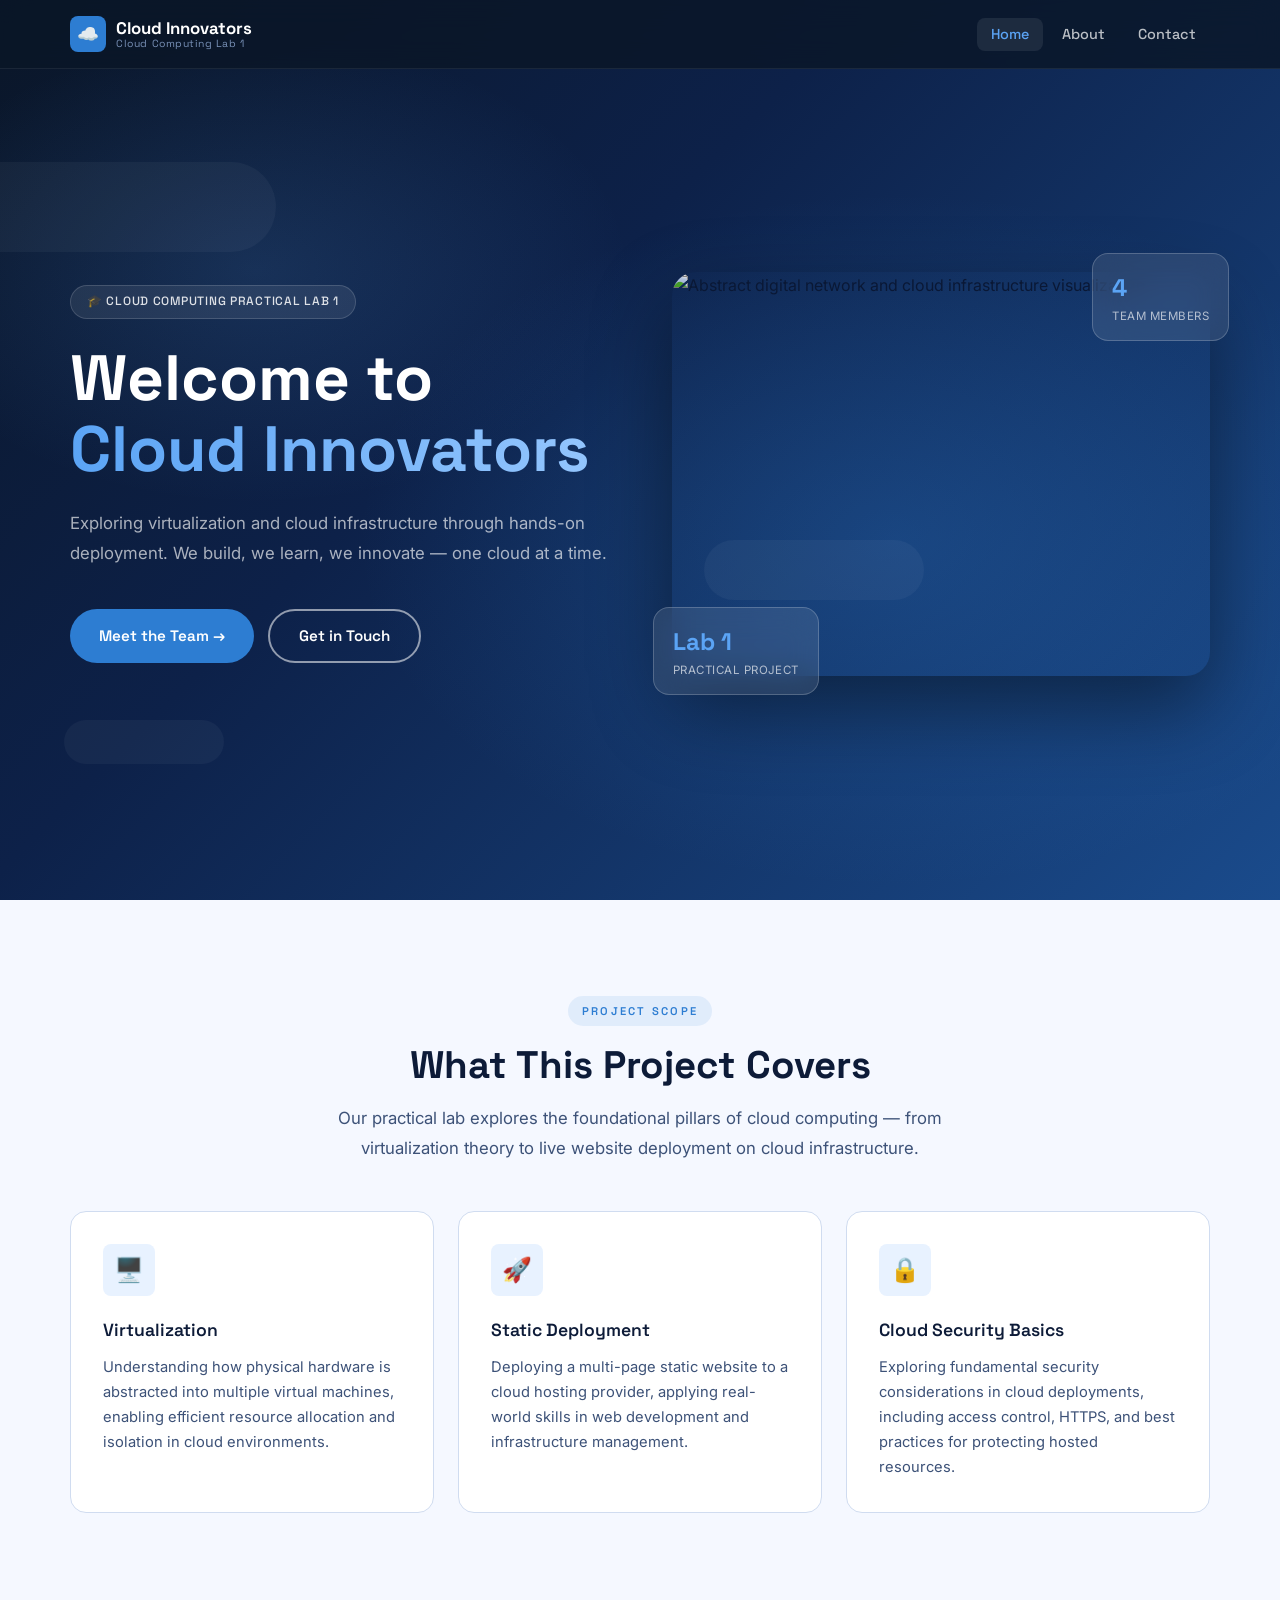
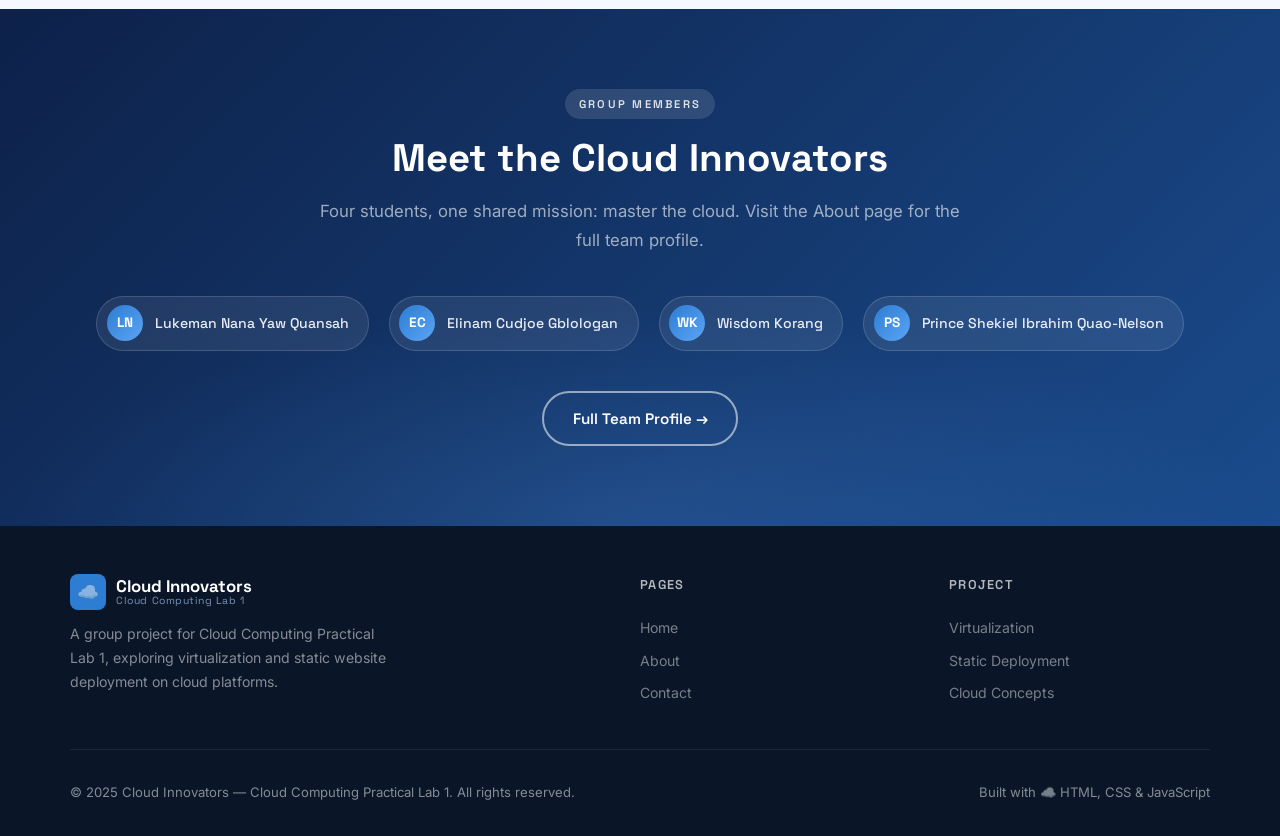
==== index.html @ 01a99489 "feat: initialize website project with responsive structure, navigation, and contact form logic" ====
<!DOCTYPE html>
<html lang="en">
<head>
  <meta charset="UTF-8" />
  <meta name="viewport" content="width=device-width, initial-scale=1.0" />
  <meta name="description" content="Cloud Innovators — Cloud Computing Practical Lab 1: Virtualization and Static Website Deployment." />
  <title>Cloud Innovators | Home</title>
  <link rel="stylesheet" href="style.css" />
  <!-- Preconnect for Google Fonts (loaded in CSS) -->
  <link rel="preconnect" href="https://fonts.googleapis.com" />
  <link rel="preconnect" href="https://fonts.gstatic.com" crossorigin />
</head>
<body>

  <!-- ============================================================
       NAVIGATION
  ============================================================ -->
  <nav class="navbar" role="navigation" aria-label="Main navigation">
    <div class="container nav-inner">

      <!-- Logo -->
      <a href="index.html" class="nav-logo" aria-label="Cloud Innovators Home">
        <div class="logo-icon" aria-hidden="true">☁️</div>
        <div class="logo-text">
          Cloud Innovators
          <span class="logo-sub">Cloud Computing Lab 1</span>
        </div>
      </a>

      <!-- Desktop links -->
      <ul class="nav-links" role="list">
        <li><a href="index.html" class="active">Home</a></li>
        <li><a href="about.html">About</a></li>
        <li><a href="contact.html">Contact</a></li>
      </ul>

      <!-- Mobile hamburger button -->
      <button class="nav-toggle" aria-label="Toggle navigation" aria-expanded="false">
        <span></span><span></span><span></span>
      </button>

    </div>
  </nav><!-- /navbar -->


  <!-- ============================================================
       HERO SECTION
  ============================================================ -->
  <section class="hero" aria-labelledby="hero-title">

    <!-- Decorative animated cloud drifts -->
    <div class="cloud-float" aria-hidden="true"></div>
    <div class="cloud-float" aria-hidden="true"></div>
    <div class="cloud-float" aria-hidden="true"></div>

    <div class="container hero-content">
      <div class="hero-grid">

        <!-- Left: Text -->
        <div class="hero-text">
          <div class="hero-badge" aria-label="Course label">
            🎓 Cloud Computing Practical Lab 1
          </div>

          <h1 class="hero-title" id="hero-title">
            Welcome to<br>
            <span class="accent">Cloud Innovators</span>
          </h1>

          <p class="hero-desc">
            Exploring virtualization and cloud infrastructure through hands-on
            deployment. We build, we learn, we innovate — one cloud at a time.
          </p>

          <div class="hero-actions">
            <a href="about.html" class="btn btn-primary">Meet the Team →</a>
            <a href="contact.html" class="btn btn-outline">Get in Touch</a>
          </div>
        </div><!-- /hero-text -->

        <!-- Right: Visual with royalty-free cloud image -->
        <div class="hero-visual" aria-hidden="true">
          <div class="hero-img-wrap">
            <!--
              Royalty-free cloud computing image from Unsplash (free to use).
              Alt text provided for accessibility even though aria-hidden is
              on the parent; retained for screen readers in browsers that ignore
              the ancestor aria-hidden.
            -->
            <img
              src="https://images.unsplash.com/photo-1451187580459-43490279c0fa?w=800&q=80"
              alt="Abstract digital network and cloud infrastructure visualization"
              loading="eager"
            />
          </div>

          <!-- Overlaid stat cards -->
          <div class="stat-card">
            <div class="stat-num">4</div>
            <div class="stat-lbl">Team Members</div>
          </div>

          <div class="stat-card">
            <div class="stat-num">Lab 1</div>
            <div class="stat-lbl">Practical Project</div>
          </div>
        </div><!-- /hero-visual -->

      </div><!-- /hero-grid -->
    </div><!-- /container -->

  </section><!-- /hero -->


  <!-- ============================================================
       FEATURES SECTION — What we cover
  ============================================================ -->
  <section class="features" aria-labelledby="features-title">
    <div class="container">

      <div class="features-intro reveal">
        <span class="section-label">Project Scope</span>
        <h2 class="section-title" id="features-title">What This Project Covers</h2>
        <p class="section-sub">
          Our practical lab explores the foundational pillars of cloud computing —
          from virtualization theory to live website deployment on cloud infrastructure.
        </p>
      </div>

      <!-- Three feature cards -->
      <div class="features-grid">

        <article class="feature-card reveal" aria-label="Virtualization feature">
          <div class="feature-icon" aria-hidden="true">🖥️</div>
          <h3>Virtualization</h3>
          <p>
            Understanding how physical hardware is abstracted into multiple virtual
            machines, enabling efficient resource allocation and isolation in cloud
            environments.
          </p>
        </article>

        <article class="feature-card reveal" aria-label="Cloud deployment feature">
          <div class="feature-icon" aria-hidden="true">🚀</div>
          <h3>Static Deployment</h3>
          <p>
            Deploying a multi-page static website to a cloud hosting provider,
            applying real-world skills in web development and infrastructure management.
          </p>
        </article>

        <article class="feature-card reveal" aria-label="Security feature">
          <div class="feature-icon" aria-hidden="true">🔒</div>
          <h3>Cloud Security Basics</h3>
          <p>
            Exploring fundamental security considerations in cloud deployments,
            including access control, HTTPS, and best practices for protecting
            hosted resources.
          </p>
        </article>

      </div><!-- /features-grid -->

    </div>
  </section><!-- /features -->


  <!-- ============================================================
       TEAM STRIP — Quick group overview
  ============================================================ -->
  <section class="team-strip" aria-labelledby="team-title">
    <div class="container">

      <div class="reveal">
        <span class="section-label">Group Members</span>
        <h2 class="section-title" id="team-title">Meet the Cloud Innovators</h2>
        <p class="section-sub">
          Four students, one shared mission: master the cloud. Visit the About
          page for the full team profile.
        </p>
      </div>

      <!-- Avatar pills for each member -->
      <div class="team-avatars reveal" role="list">

        <div class="avatar-pill" role="listitem">
          <div class="avatar-circle" aria-hidden="true">LN</div>
          <span class="avatar-name">Lukeman Nana Yaw Quansah</span>
        </div>

        <div class="avatar-pill" role="listitem">
          <div class="avatar-circle" aria-hidden="true">EC</div>
          <span class="avatar-name">Elinam Cudjoe Gblologan</span>
        </div>

        <div class="avatar-pill" role="listitem">
          <div class="avatar-circle" aria-hidden="true">WK</div>
          <span class="avatar-name">Wisdom Korang</span>
        </div>

        <div class="avatar-pill" role="listitem">
          <div class="avatar-circle" aria-hidden="true">PS</div>
          <span class="avatar-name">Prince Shekiel Ibrahim Quao-Nelson</span>
        </div>

      </div><!-- /team-avatars -->

      <div class="reveal" style="margin-top:2.5rem;">
        <a href="about.html" class="btn btn-outline">Full Team Profile →</a>
      </div>

    </div>
  </section><!-- /team-strip -->


  <!-- ============================================================
       FOOTER
  ============================================================ -->
  <footer role="contentinfo">
    <div class="container">

      <div class="footer-inner">

        <!-- Brand column -->
        <div class="footer-brand">
          <div class="nav-logo">
            <div class="logo-icon" aria-hidden="true">☁️</div>
            <div class="logo-text">
              Cloud Innovators
              <span class="logo-sub">Cloud Computing Lab 1</span>
            </div>
          </div>
          <p>
            A group project for Cloud Computing Practical Lab 1, exploring
            virtualization and static website deployment on cloud platforms.
          </p>
        </div>

        <!-- Quick links -->
        <nav class="footer-col" aria-label="Footer navigation">
          <h5>Pages</h5>
          <a href="index.html">Home</a>
          <a href="about.html">About</a>
          <a href="contact.html">Contact</a>
        </nav>

        <!-- Project info -->
        <div class="footer-col">
          <h5>Project</h5>
          <a href="#">Virtualization</a>
          <a href="#">Static Deployment</a>
          <a href="#">Cloud Concepts</a>
        </div>

      </div><!-- /footer-inner -->

      <!-- Copyright bar -->
      <div class="footer-bottom">
        <span>© 2025 Cloud Innovators — Cloud Computing Practical Lab 1. All rights reserved.</span>
        <span>Built with ☁️ HTML, CSS &amp; JavaScript</span>
      </div>

    </div>
  </footer><!-- /footer -->


  <script src="script.js"></script>
</body>
</html>
---- style.css ----
/* ============================================================
   style.css — Cloud Innovators | Cloud Computing Practical Lab 1
   Design: Stratospheric blue palette, crisp whites, glassmorphism
   accents, subtle animated cloud drifts.
   ============================================================ */

/* ---------- Google Fonts Import ---------- */
@import url('https://fonts.googleapis.com/css2?family=Space+Grotesk:wght@300;400;500;600;700&family=Inter:wght@300;400;500&display=swap');

/* ---------- CSS Custom Properties ---------- */
:root {
  /* Colour palette */
  --sky-deep:    #0A1628;   /* near-black sky — navbar, footer */
  --sky-dark:    #0D2149;   /* dark navy */
  --sky-mid:     #1A4B8C;   /* mid-blue */
  --sky-bright:  #2D7DD2;   /* brand blue */
  --sky-light:   #5BA4F5;   /* accent / hover */
  --sky-pale:    #E8F2FF;   /* very light blue tint */
  --cloud-white: #FFFFFF;
  --cloud-off:   #F5F8FF;   /* page background */
  --cloud-gray:  #D0DCF0;   /* borders, dividers */
  --text-primary: #0D1B38;
  --text-secondary: #3D5278;
  --text-muted:  #7A92B8;

  /* Typography */
  --font-display: 'Space Grotesk', sans-serif;
  --font-body:    'Inter', sans-serif;

  /* Spacing / radii */
  --radius-sm:  8px;
  --radius-md:  16px;
  --radius-lg:  24px;
  --radius-xl:  40px;

  /* Transitions */
  --ease: cubic-bezier(0.4, 0, 0.2, 1);
  --dur:  0.28s;
}

/* ---------- Reset & Base ---------- */
*, *::before, *::after { box-sizing: border-box; margin: 0; padding: 0; }

html { scroll-behavior: smooth; font-size: 16px; }

body {
  font-family: var(--font-body);
  background-color: var(--cloud-off);
  color: var(--text-primary);
  line-height: 1.65;
  overflow-x: hidden;
}

img { max-width: 100%; display: block; }

a { color: inherit; text-decoration: none; }

ul { list-style: none; }

/* ---------- Utility ---------- */
.container {
  width: min(1140px, 100% - 3rem);
  margin-inline: auto;
}

.section-label {
  display: inline-block;
  font-family: var(--font-display);
  font-size: 0.7rem;
  font-weight: 600;
  letter-spacing: 0.2em;
  text-transform: uppercase;
  color: var(--sky-bright);
  background: rgba(45, 125, 210, 0.1);
  padding: 0.35rem 0.9rem;
  border-radius: 999px;
  margin-bottom: 1rem;
}

.section-title {
  font-family: var(--font-display);
  font-size: clamp(1.8rem, 3vw, 2.6rem);
  font-weight: 700;
  color: var(--text-primary);
  line-height: 1.2;
  margin-bottom: 1rem;
}

.section-sub {
  font-size: 1.05rem;
  color: var(--text-secondary);
  max-width: 60ch;
  margin-bottom: 2.5rem;
  line-height: 1.75;
}

.btn {
  display: inline-flex;
  align-items: center;
  gap: 0.5rem;
  font-family: var(--font-display);
  font-size: 0.95rem;
  font-weight: 600;
  padding: 0.8rem 1.8rem;
  border-radius: 999px;
  cursor: pointer;
  transition: background var(--dur) var(--ease),
              box-shadow var(--dur) var(--ease),
              transform var(--dur) var(--ease);
  border: none;
}

.btn-primary {
  background: var(--sky-bright);
  color: var(--cloud-white);
}
.btn-primary:hover {
  background: var(--sky-light);
  box-shadow: 0 8px 24px rgba(45, 125, 210, 0.4);
  transform: translateY(-2px);
}

.btn-outline {
  background: transparent;
  color: var(--cloud-white);
  border: 2px solid rgba(255,255,255,0.55);
}
.btn-outline:hover {
  background: rgba(255,255,255,0.12);
  border-color: rgba(255,255,255,0.9);
  transform: translateY(-2px);
}

/* ---------- Navigation ---------- */
.navbar {
  position: fixed;
  top: 0;
  left: 0;
  right: 0;
  z-index: 100;
  background: rgba(10, 22, 40, 0.82);
  backdrop-filter: blur(14px);
  -webkit-backdrop-filter: blur(14px);
  border-bottom: 1px solid rgba(255,255,255,0.07);
  transition: background var(--dur) var(--ease);
}

.navbar.scrolled {
  background: rgba(10, 22, 40, 0.97);
}

.nav-inner {
  display: flex;
  align-items: center;
  justify-content: space-between;
  height: 68px;
}

/* Logo */
.nav-logo {
  display: flex;
  align-items: center;
  gap: 0.65rem;
}

.logo-icon {
  width: 36px;
  height: 36px;
  background: var(--sky-bright);
  border-radius: var(--radius-sm);
  display: flex;
  align-items: center;
  justify-content: center;
  font-size: 1.1rem;
}

.logo-text {
  font-family: var(--font-display);
  font-weight: 700;
  font-size: 1.05rem;
  color: var(--cloud-white);
  line-height: 1.1;
}

.logo-sub {
  font-size: 0.65rem;
  font-weight: 400;
  color: var(--text-muted);
  display: block;
  letter-spacing: 0.05em;
}

/* Nav links */
.nav-links {
  display: flex;
  align-items: center;
  gap: 0.25rem;
}

.nav-links a {
  font-family: var(--font-display);
  font-size: 0.9rem;
  font-weight: 500;
  color: rgba(255,255,255,0.72);
  padding: 0.45rem 0.9rem;
  border-radius: var(--radius-sm);
  transition: color var(--dur), background var(--dur);
}

.nav-links a:hover,
.nav-links a.active {
  color: var(--cloud-white);
  background: rgba(255,255,255,0.08);
}

.nav-links a.active {
  color: var(--sky-light);
}

/* Hamburger */
.nav-toggle {
  display: none;
  flex-direction: column;
  gap: 5px;
  cursor: pointer;
  padding: 6px;
  background: none;
  border: none;
}
.nav-toggle span {
  display: block;
  width: 24px;
  height: 2px;
  background: var(--cloud-white);
  border-radius: 2px;
  transition: transform var(--dur), opacity var(--dur);
}
.nav-toggle.open span:nth-child(1) { transform: translateY(7px) rotate(45deg); }
.nav-toggle.open span:nth-child(2) { opacity: 0; }
.nav-toggle.open span:nth-child(3) { transform: translateY(-7px) rotate(-45deg); }

/* ---------- Hero (index.html) ---------- */
.hero {
  min-height: 100vh;
  position: relative;
  display: flex;
  align-items: center;
  overflow: hidden;
  background: linear-gradient(135deg, var(--sky-deep) 0%, var(--sky-dark) 40%, var(--sky-mid) 100%);
}

/* Animated gradient orbs */
.hero::before {
  content: '';
  position: absolute;
  inset: 0;
  background:
    radial-gradient(ellipse 60% 55% at 70% 60%, rgba(45,125,210,0.25) 0%, transparent 70%),
    radial-gradient(ellipse 45% 40% at 20% 30%, rgba(91,164,245,0.15) 0%, transparent 65%);
  pointer-events: none;
}

/* Floating cloud shapes */
.cloud-float {
  position: absolute;
  border-radius: 999px;
  background: rgba(255,255,255,0.04);
  animation: drift linear infinite;
}
.cloud-float:nth-child(1) { width: 340px; height: 90px; top: 18%; left: -5%; animation-duration: 28s; }
.cloud-float:nth-child(2) { width: 220px; height: 60px; top: 60%; left: 55%; animation-duration: 36s; animation-delay: -12s; }
.cloud-float:nth-child(3) { width: 160px; height: 44px; top: 80%; left: 5%;  animation-duration: 22s; animation-delay: -6s; }

@keyframes drift {
  from { transform: translateX(-120px); opacity: 0.6; }
  50%  { opacity: 1; }
  to   { transform: translateX(calc(100vw + 120px)); opacity: 0.6; }
}

.hero-content {
  position: relative;
  z-index: 2;
  padding-block: 7rem 4rem;
}

.hero-grid {
  display: grid;
  grid-template-columns: 1fr 1fr;
  align-items: center;
  gap: 4rem;
}

.hero-badge {
  display: inline-flex;
  align-items: center;
  gap: 0.5rem;
  background: rgba(255,255,255,0.08);
  border: 1px solid rgba(255,255,255,0.15);
  color: rgba(255,255,255,0.85);
  font-family: var(--font-display);
  font-size: 0.75rem;
  font-weight: 500;
  letter-spacing: 0.06em;
  text-transform: uppercase;
  padding: 0.4rem 1rem;
  border-radius: 999px;
  margin-bottom: 1.5rem;
}

.hero-title {
  font-family: var(--font-display);
  font-size: clamp(2.4rem, 5vw, 4rem);
  font-weight: 700;
  color: var(--cloud-white);
  line-height: 1.1;
  margin-bottom: 1.5rem;
}

.hero-title .accent {
  background: linear-gradient(90deg, #5BA4F5, #93C5FD);
  -webkit-background-clip: text;
  -webkit-text-fill-color: transparent;
  background-clip: text;
}

.hero-desc {
  font-size: 1.05rem;
  color: rgba(255,255,255,0.65);
  line-height: 1.8;
  margin-bottom: 2.5rem;
  max-width: 50ch;
}

.hero-actions {
  display: flex;
  flex-wrap: wrap;
  gap: 0.9rem;
}

/* Hero image panel */
.hero-visual {
  position: relative;
}

.hero-img-wrap {
  position: relative;
  border-radius: var(--radius-lg);
  overflow: hidden;
  box-shadow: 0 32px 80px rgba(0,0,0,0.45);
  aspect-ratio: 4/3;
}

.hero-img-wrap img {
  width: 100%;
  height: 100%;
  object-fit: cover;
  filter: brightness(0.88) saturate(1.15);
}

/* Stat cards overlaid on image */
.stat-card {
  position: absolute;
  background: rgba(255,255,255,0.1);
  backdrop-filter: blur(16px);
  -webkit-backdrop-filter: blur(16px);
  border: 1px solid rgba(255,255,255,0.2);
  border-radius: var(--radius-md);
  padding: 0.85rem 1.2rem;
  color: var(--cloud-white);
}

.stat-card:nth-child(2) { top: -1.2rem; right: -1.2rem; }
.stat-card:nth-child(3) { bottom: -1.2rem; left: -1.2rem; }

.stat-num {
  font-family: var(--font-display);
  font-size: 1.5rem;
  font-weight: 700;
  color: var(--sky-light);
}

.stat-lbl {
  font-size: 0.72rem;
  color: rgba(255,255,255,0.65);
  letter-spacing: 0.04em;
  text-transform: uppercase;
}

/* ---------- Features / Info Section (index) ---------- */
.features {
  padding-block: 6rem;
}

.features-intro { text-align: center; }
.features-intro .section-sub { margin-inline: auto; }

.features-grid {
  display: grid;
  grid-template-columns: repeat(3, 1fr);
  gap: 1.5rem;
  margin-top: 3rem;
}

.feature-card {
  background: var(--cloud-white);
  border: 1px solid var(--cloud-gray);
  border-radius: var(--radius-md);
  padding: 2rem;
  transition: transform var(--dur) var(--ease), box-shadow var(--dur) var(--ease);
}

.feature-card:hover {
  transform: translateY(-6px);
  box-shadow: 0 20px 50px rgba(13, 33, 73, 0.1);
}

.feature-icon {
  width: 52px;
  height: 52px;
  border-radius: var(--radius-sm);
  background: var(--sky-pale);
  display: flex;
  align-items: center;
  justify-content: center;
  font-size: 1.5rem;
  margin-bottom: 1.25rem;
}

.feature-card h3 {
  font-family: var(--font-display);
  font-size: 1.1rem;
  font-weight: 600;
  margin-bottom: 0.6rem;
  color: var(--text-primary);
}

.feature-card p {
  font-size: 0.92rem;
  color: var(--text-secondary);
  line-height: 1.7;
}

/* ---------- Team Highlight (index) ---------- */
.team-strip {
  background: linear-gradient(135deg, var(--sky-dark), var(--sky-mid));
  padding-block: 5rem;
  text-align: center;
  position: relative;
  overflow: hidden;
}

.team-strip::before {
  content: '';
  position: absolute;
  inset: 0;
  background: radial-gradient(ellipse 70% 60% at 50% 100%, rgba(91,164,245,0.18) 0%, transparent 70%);
  pointer-events: none;
}

.team-strip .section-label { background: rgba(255,255,255,0.12); color: rgba(255,255,255,0.85); }

.team-strip .section-title { color: var(--cloud-white); }

.team-strip .section-sub { color: rgba(255,255,255,0.6); margin-inline: auto; }

.team-avatars {
  display: flex;
  justify-content: center;
  flex-wrap: wrap;
  gap: 1.25rem;
  margin-top: 2.5rem;
}

.avatar-pill {
  display: flex;
  align-items: center;
  gap: 0.75rem;
  background: rgba(255,255,255,0.08);
  border: 1px solid rgba(255,255,255,0.15);
  border-radius: 999px;
  padding: 0.55rem 1.2rem 0.55rem 0.6rem;
  transition: background var(--dur);
}

.avatar-pill:hover { background: rgba(255,255,255,0.14); }

.avatar-circle {
  width: 36px;
  height: 36px;
  border-radius: 50%;
  background: linear-gradient(135deg, var(--sky-bright), var(--sky-light));
  display: flex;
  align-items: center;
  justify-content: center;
  font-family: var(--font-display);
  font-weight: 700;
  font-size: 0.85rem;
  color: #fff;
  flex-shrink: 0;
}

.avatar-name {
  font-family: var(--font-display);
  font-size: 0.88rem;
  font-weight: 500;
  color: rgba(255,255,255,0.9);
}

/* ---------- About Page ---------- */
.page-hero {
  background: linear-gradient(135deg, var(--sky-deep), var(--sky-dark));
  padding: 10rem 0 5rem;
  text-align: center;
  position: relative;
  overflow: hidden;
}

.page-hero::after {
  content: '';
  position: absolute;
  inset: 0;
  background: radial-gradient(ellipse 60% 50% at 50% 100%, rgba(45,125,210,0.25) 0%, transparent 70%);
  pointer-events: none;
}

.page-hero .section-title { color: var(--cloud-white); margin-bottom: 0.75rem; }

.page-hero p {
  color: rgba(255,255,255,0.6);
  font-size: 1.05rem;
  max-width: 50ch;
  margin-inline: auto;
}

/* About — explainer */
.explainer {
  padding-block: 6rem;
}

.explainer-grid {
  display: grid;
  grid-template-columns: 1fr 1fr;
  gap: 3rem;
  align-items: start;
}

.explainer-card {
  background: var(--cloud-white);
  border: 1px solid var(--cloud-gray);
  border-radius: var(--radius-md);
  padding: 2.25rem;
}

.explainer-card .card-icon {
  font-size: 2rem;
  margin-bottom: 1rem;
}

.explainer-card h3 {
  font-family: var(--font-display);
  font-size: 1.25rem;
  font-weight: 700;
  margin-bottom: 0.75rem;
  color: var(--text-primary);
}

.explainer-card p {
  font-size: 0.95rem;
  color: var(--text-secondary);
  line-height: 1.75;
}

/* About — Members */
.members-section {
  background: var(--sky-pale);
  padding-block: 6rem;
}

.members-grid {
  display: grid;
  grid-template-columns: repeat(2, 1fr);
  gap: 1.5rem;
  margin-top: 2.5rem;
}

.member-card {
  background: var(--cloud-white);
  border: 1px solid var(--cloud-gray);
  border-radius: var(--radius-md);
  padding: 2rem;
  display: flex;
  align-items: center;
  gap: 1.5rem;
  transition: transform var(--dur) var(--ease), box-shadow var(--dur) var(--ease);
}

.member-card:hover {
  transform: translateY(-4px);
  box-shadow: 0 16px 40px rgba(13, 33, 73, 0.08);
}

.member-avatar {
  width: 64px;
  height: 64px;
  border-radius: 50%;
  background: linear-gradient(135deg, var(--sky-mid), var(--sky-bright));
  display: flex;
  align-items: center;
  justify-content: center;
  font-family: var(--font-display);
  font-size: 1.3rem;
  font-weight: 700;
  color: #fff;
  flex-shrink: 0;
}

.member-info h4 {
  font-family: var(--font-display);
  font-size: 1.02rem;
  font-weight: 600;
  color: var(--text-primary);
  margin-bottom: 0.25rem;
}

.member-id {
  font-size: 0.82rem;
  color: var(--text-muted);
  font-weight: 500;
  letter-spacing: 0.04em;
  background: var(--sky-pale);
  padding: 0.2rem 0.65rem;
  border-radius: 999px;
  display: inline-block;
}

.member-role {
  font-size: 0.83rem;
  color: var(--sky-bright);
  margin-top: 0.3rem;
}

/* About — Purpose */
.purpose-section {
  padding-block: 6rem;
}

.purpose-box {
  background: linear-gradient(135deg, var(--sky-dark), var(--sky-mid));
  border-radius: var(--radius-lg);
  padding: 3.5rem;
  color: var(--cloud-white);
  position: relative;
  overflow: hidden;
}

.purpose-box::before {
  content: '';
  position: absolute;
  width: 320px;
  height: 320px;
  border-radius: 50%;
  background: rgba(255,255,255,0.04);
  top: -80px;
  right: -80px;
}

.purpose-box .section-label { background: rgba(255,255,255,0.12); color: rgba(255,255,255,0.85); }
.purpose-box .section-title { color: var(--cloud-white); }

.purpose-box p {
  color: rgba(255,255,255,0.7);
  line-height: 1.8;
  max-width: 70ch;
  font-size: 0.98rem;
}

.purpose-grid {
  display: grid;
  grid-template-columns: repeat(3, 1fr);
  gap: 1.25rem;
  margin-top: 2rem;
}

.purpose-item {
  background: rgba(255,255,255,0.07);
  border: 1px solid rgba(255,255,255,0.12);
  border-radius: var(--radius-md);
  padding: 1.5rem;
}

.purpose-item h5 {
  font-family: var(--font-display);
  font-size: 1rem;
  font-weight: 600;
  margin-bottom: 0.4rem;
}

.purpose-item p {
  font-size: 0.85rem;
  max-width: none;
}

/* ---------- Contact Page ---------- */
.contact-section {
  padding-block: 6rem;
}

.contact-grid {
  display: grid;
  grid-template-columns: 1fr 1.3fr;
  gap: 3rem;
  align-items: start;
}

/* Info panel */
.contact-info h3 {
  font-family: var(--font-display);
  font-size: 1.4rem;
  font-weight: 700;
  margin-bottom: 0.75rem;
}

.contact-info p {
  font-size: 0.95rem;
  color: var(--text-secondary);
  line-height: 1.75;
  margin-bottom: 2rem;
}

.info-list {
  display: flex;
  flex-direction: column;
  gap: 1rem;
  margin-bottom: 2.5rem;
}

.info-item {
  display: flex;
  align-items: flex-start;
  gap: 1rem;
  padding: 1rem 1.2rem;
  background: var(--cloud-white);
  border: 1px solid var(--cloud-gray);
  border-radius: var(--radius-sm);
}

.info-icon {
  font-size: 1.25rem;
  flex-shrink: 0;
  margin-top: 1px;
}

.info-item strong {
  font-family: var(--font-display);
  font-size: 0.82rem;
  font-weight: 600;
  text-transform: uppercase;
  letter-spacing: 0.06em;
  color: var(--text-muted);
  display: block;
  margin-bottom: 0.2rem;
}

.info-item span {
  font-size: 0.92rem;
  color: var(--text-primary);
}

/* Social links */
.social-row {
  display: flex;
  gap: 0.75rem;
}

.social-btn {
  width: 44px;
  height: 44px;
  border-radius: var(--radius-sm);
  background: var(--sky-pale);
  display: flex;
  align-items: center;
  justify-content: center;
  font-size: 1.1rem;
  transition: background var(--dur), transform var(--dur);
  cursor: pointer;
}

.social-btn:hover {
  background: var(--sky-bright);
  color: #fff;
  transform: translateY(-3px);
}

/* Contact form */
.contact-form-wrap {
  background: var(--cloud-white);
  border: 1px solid var(--cloud-gray);
  border-radius: var(--radius-lg);
  padding: 2.5rem;
  box-shadow: 0 8px 40px rgba(13, 33, 73, 0.07);
}

.contact-form-wrap h3 {
  font-family: var(--font-display);
  font-size: 1.3rem;
  font-weight: 700;
  margin-bottom: 0.4rem;
}

.contact-form-wrap .form-sub {
  font-size: 0.9rem;
  color: var(--text-secondary);
  margin-bottom: 2rem;
}

.form-row { display: grid; grid-template-columns: 1fr 1fr; gap: 1rem; }

.form-group {
  display: flex;
  flex-direction: column;
  gap: 0.45rem;
  margin-bottom: 1.25rem;
}

.form-group label {
  font-family: var(--font-display);
  font-size: 0.82rem;
  font-weight: 600;
  color: var(--text-primary);
  letter-spacing: 0.03em;
}

.form-group input,
.form-group textarea,
.form-group select {
  padding: 0.75rem 1rem;
  border: 1.5px solid var(--cloud-gray);
  border-radius: var(--radius-sm);
  font-family: var(--font-body);
  font-size: 0.93rem;
  color: var(--text-primary);
  background: var(--cloud-off);
  transition: border-color var(--dur), box-shadow var(--dur);
  outline: none;
  resize: none;
}

.form-group input:focus,
.form-group textarea:focus,
.form-group select:focus {
  border-color: var(--sky-bright);
  box-shadow: 0 0 0 3px rgba(45, 125, 210, 0.15);
  background: var(--cloud-white);
}

.form-group textarea { min-height: 130px; }

.form-group input::placeholder,
.form-group textarea::placeholder { color: var(--text-muted); }

.form-submit { width: 100%; justify-content: center; margin-top: 0.5rem; }

/* Form success state */
.form-success {
  display: none;
  text-align: center;
  padding: 2rem;
}
.form-success.show { display: block; }
.form-success .success-icon { font-size: 3rem; margin-bottom: 1rem; }
.form-success h4 { font-family: var(--font-display); font-size: 1.2rem; margin-bottom: 0.5rem; }
.form-success p { color: var(--text-secondary); font-size: 0.92rem; }

/* ---------- Footer ---------- */
footer {
  background: var(--sky-deep);
  color: rgba(255,255,255,0.5);
  padding-block: 3rem 2rem;
}

.footer-inner {
  display: grid;
  grid-template-columns: 2fr 1fr 1fr;
  gap: 3rem;
  padding-bottom: 2.5rem;
  border-bottom: 1px solid rgba(255,255,255,0.07);
  margin-bottom: 2rem;
}

.footer-brand .logo-text { color: #fff; }

.footer-brand p {
  font-size: 0.88rem;
  line-height: 1.7;
  margin-top: 0.75rem;
  max-width: 36ch;
}

.footer-col h5 {
  font-family: var(--font-display);
  font-size: 0.8rem;
  font-weight: 600;
  letter-spacing: 0.1em;
  text-transform: uppercase;
  color: rgba(255,255,255,0.7);
  margin-bottom: 1rem;
}

.footer-col a {
  display: block;
  font-size: 0.88rem;
  color: rgba(255,255,255,0.45);
  padding: 0.3rem 0;
  transition: color var(--dur);
}

.footer-col a:hover { color: var(--sky-light); }

.footer-bottom {
  display: flex;
  align-items: center;
  justify-content: space-between;
  flex-wrap: wrap;
  gap: 1rem;
  font-size: 0.82rem;
}

.footer-bottom a { color: var(--sky-light); }

/* ---------- Scroll-reveal animation ---------- */
.reveal {
  opacity: 0;
  transform: translateY(28px);
  transition: opacity 0.55s var(--ease), transform 0.55s var(--ease);
}

.reveal.visible {
  opacity: 1;
  transform: translateY(0);
}

/* ---------- Responsive ---------- */
@media (max-width: 900px) {
  .hero-grid { grid-template-columns: 1fr; text-align: center; }
  .hero-desc { margin-inline: auto; }
  .hero-actions { justify-content: center; }
  .hero-visual { display: none; }
  .features-grid { grid-template-columns: 1fr 1fr; }
  .explainer-grid { grid-template-columns: 1fr; }
  .members-grid { grid-template-columns: 1fr; }
  .contact-grid { grid-template-columns: 1fr; }
  .footer-inner { grid-template-columns: 1fr 1fr; }
  .purpose-grid { grid-template-columns: 1fr 1fr; }
}

@media (max-width: 640px) {
  .features-grid { grid-template-columns: 1fr; }
  .form-row { grid-template-columns: 1fr; }
  .purpose-grid { grid-template-columns: 1fr; }
  .footer-inner { grid-template-columns: 1fr; gap: 2rem; }
  .footer-bottom { flex-direction: column; text-align: center; }
  .nav-links {
    display: none;
    position: absolute;
    top: 68px;
    left: 0;
    right: 0;
    flex-direction: column;
    background: rgba(10, 22, 40, 0.97);
    padding: 1rem 1.5rem 1.5rem;
    gap: 0.25rem;
    border-bottom: 1px solid rgba(255,255,255,0.07);
  }
  .nav-links.open { display: flex; }
  .nav-links a { padding: 0.7rem 0.9rem; }
  .nav-toggle { display: flex; }
  .purpose-box { padding: 2rem; }
}

/* ---------- Reduced motion ---------- */
@media (prefers-reduced-motion: reduce) {
  *, *::before, *::after {
    animation-duration: 0.01ms !important;
    transition-duration: 0.01ms !important;
  }
}
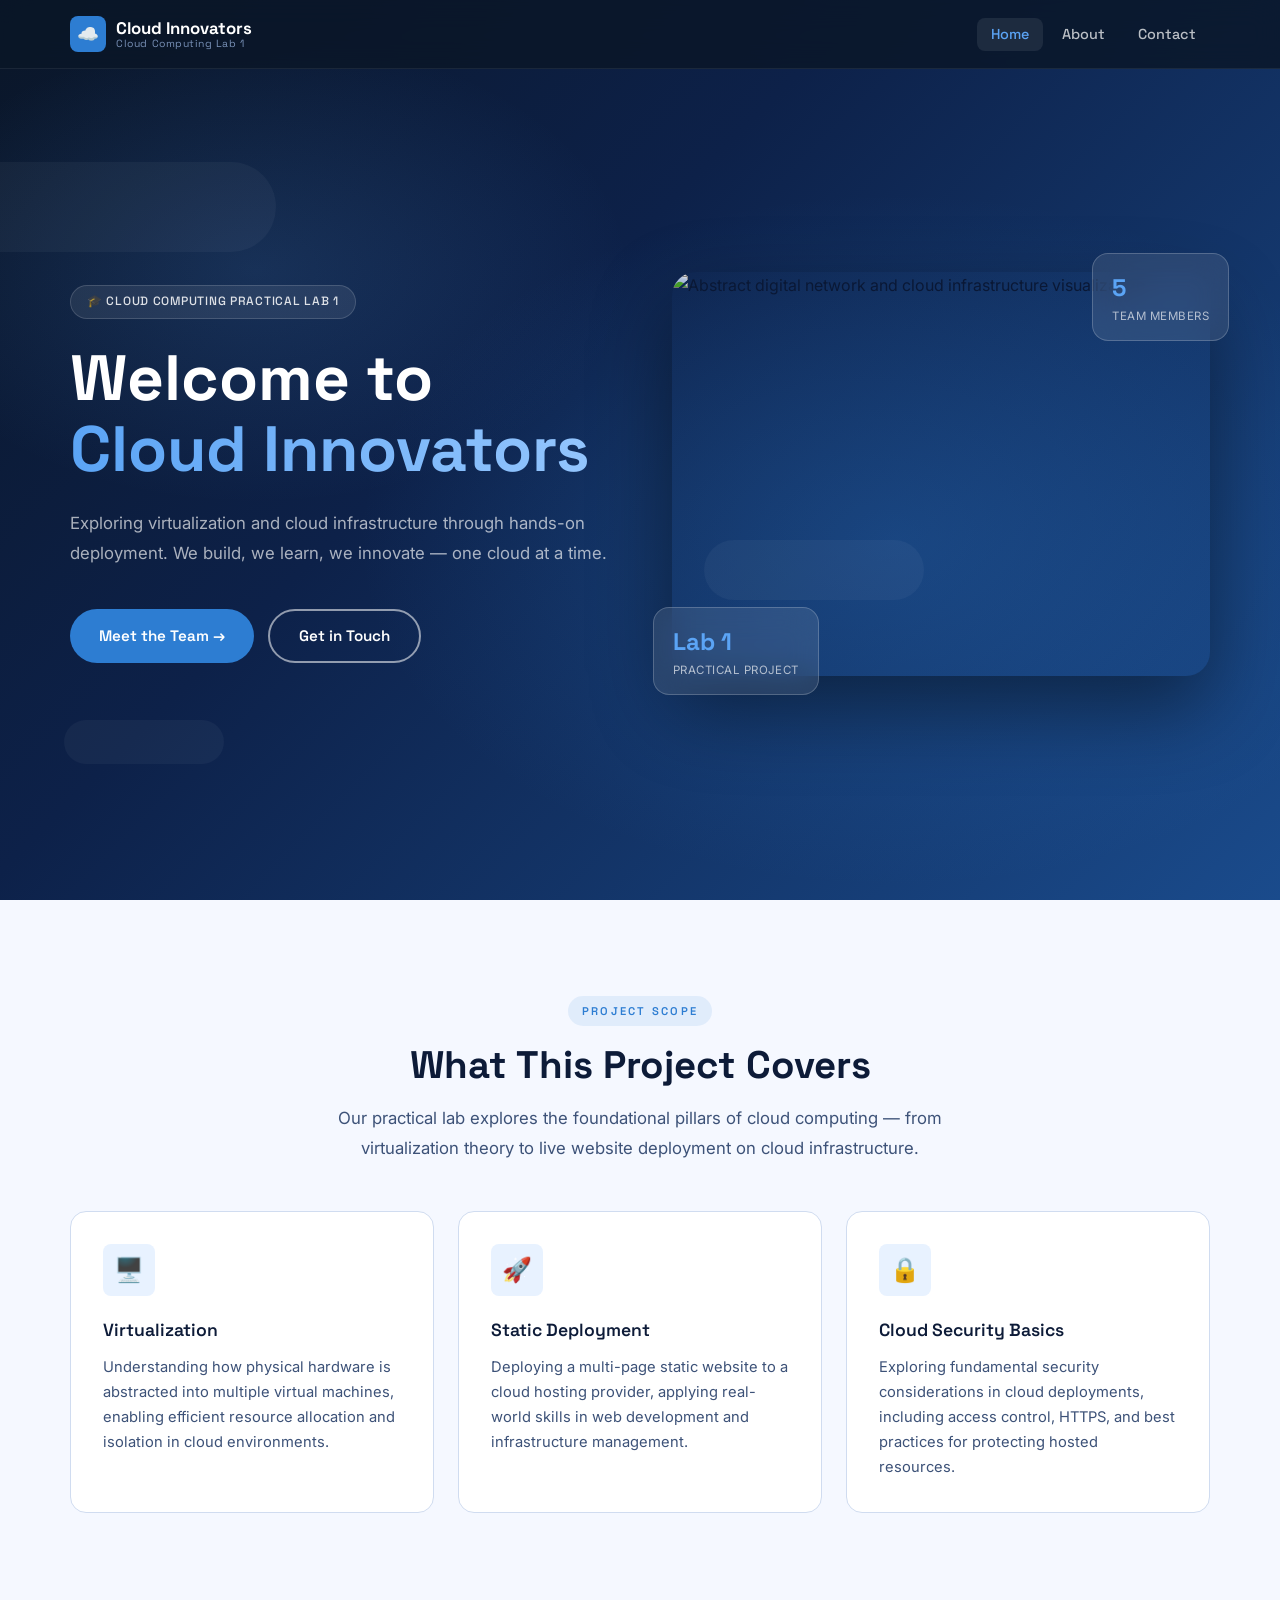
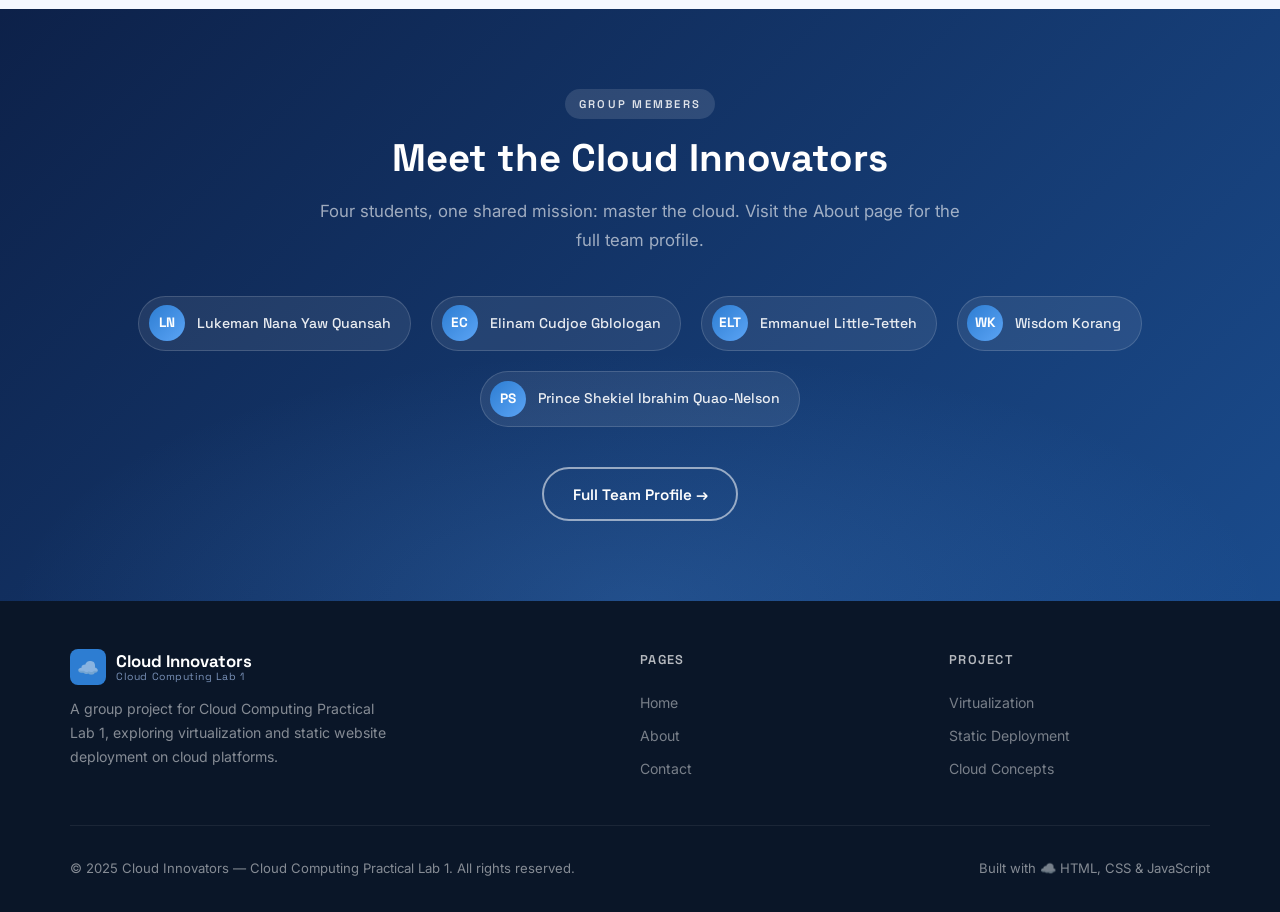
==== commit f42db82c: "Update team member count and add new member" ====
--- a/index.html
+++ b/index.html
@@ -96,7 +96,7 @@
 
           <!-- Overlaid stat cards -->
           <div class="stat-card">
-            <div class="stat-num">4</div>
+            <div class="stat-num">5</div>
             <div class="stat-lbl">Team Members</div>
           </div>
 
@@ -193,6 +193,11 @@
           <span class="avatar-name">Elinam Cudjoe Gblologan</span>
         </div>
 
+       <div class="avatar-pill" role="listitem">
+          <div class="avatar-circle" aria-hidden="true">ELT</div>
+          <span class="avatar-name">Emmanuel Little-Tetteh</span>
+        </div>
+        
         <div class="avatar-pill" role="listitem">
           <div class="avatar-circle" aria-hidden="true">WK</div>
           <span class="avatar-name">Wisdom Korang</span>
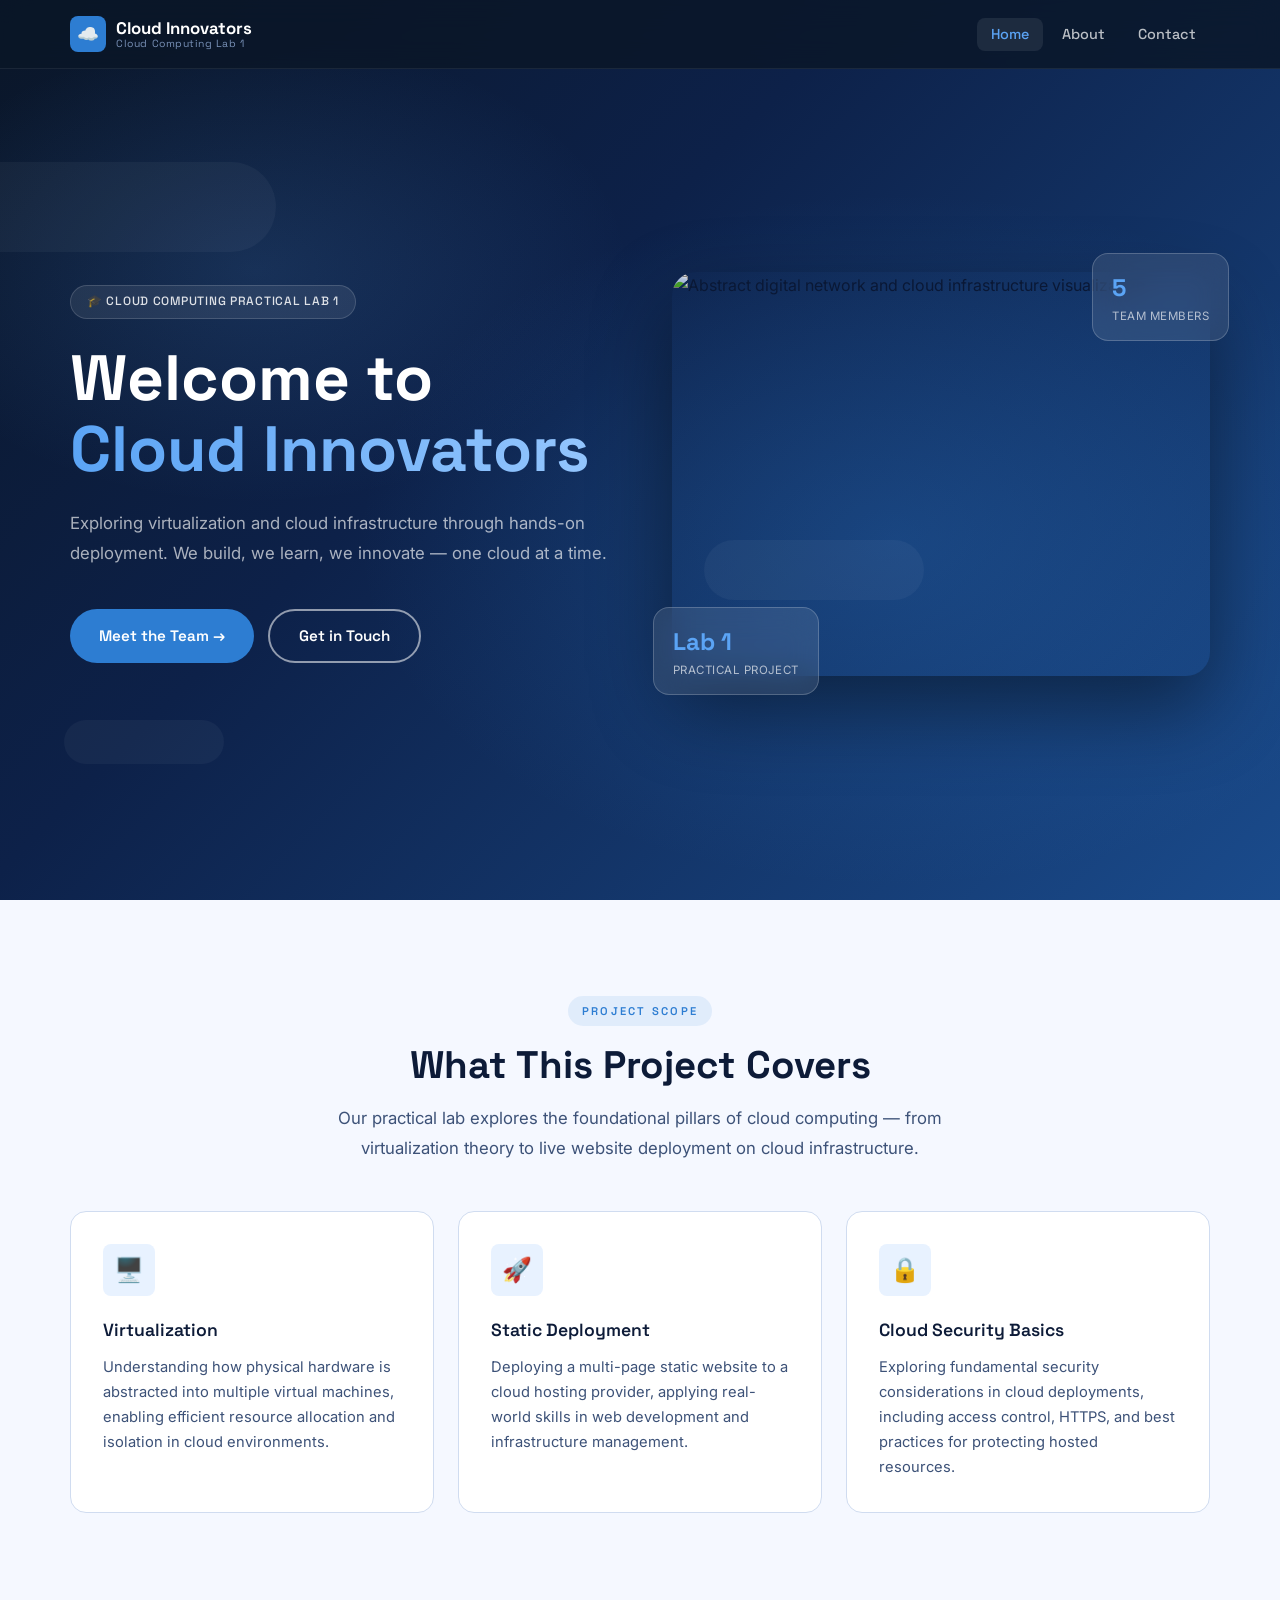
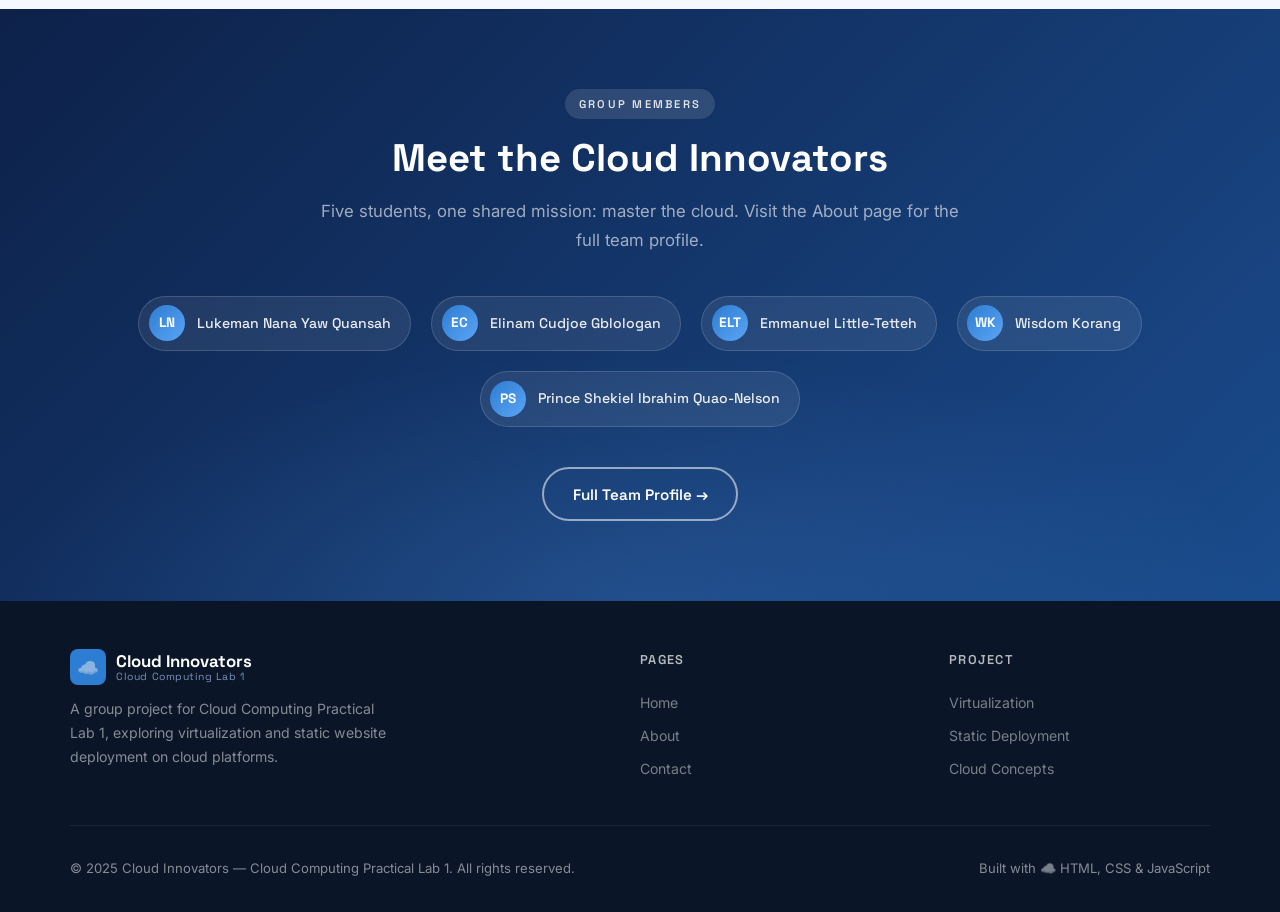
==== commit bcf6d8e7: "Update team description to include five students" ====
--- a/index.html
+++ b/index.html
@@ -175,7 +175,7 @@
         <span class="section-label">Group Members</span>
         <h2 class="section-title" id="team-title">Meet the Cloud Innovators</h2>
         <p class="section-sub">
-          Four students, one shared mission: master the cloud. Visit the About
+          Five students, one shared mission: master the cloud. Visit the About
           page for the full team profile.
         </p>
       </div>
